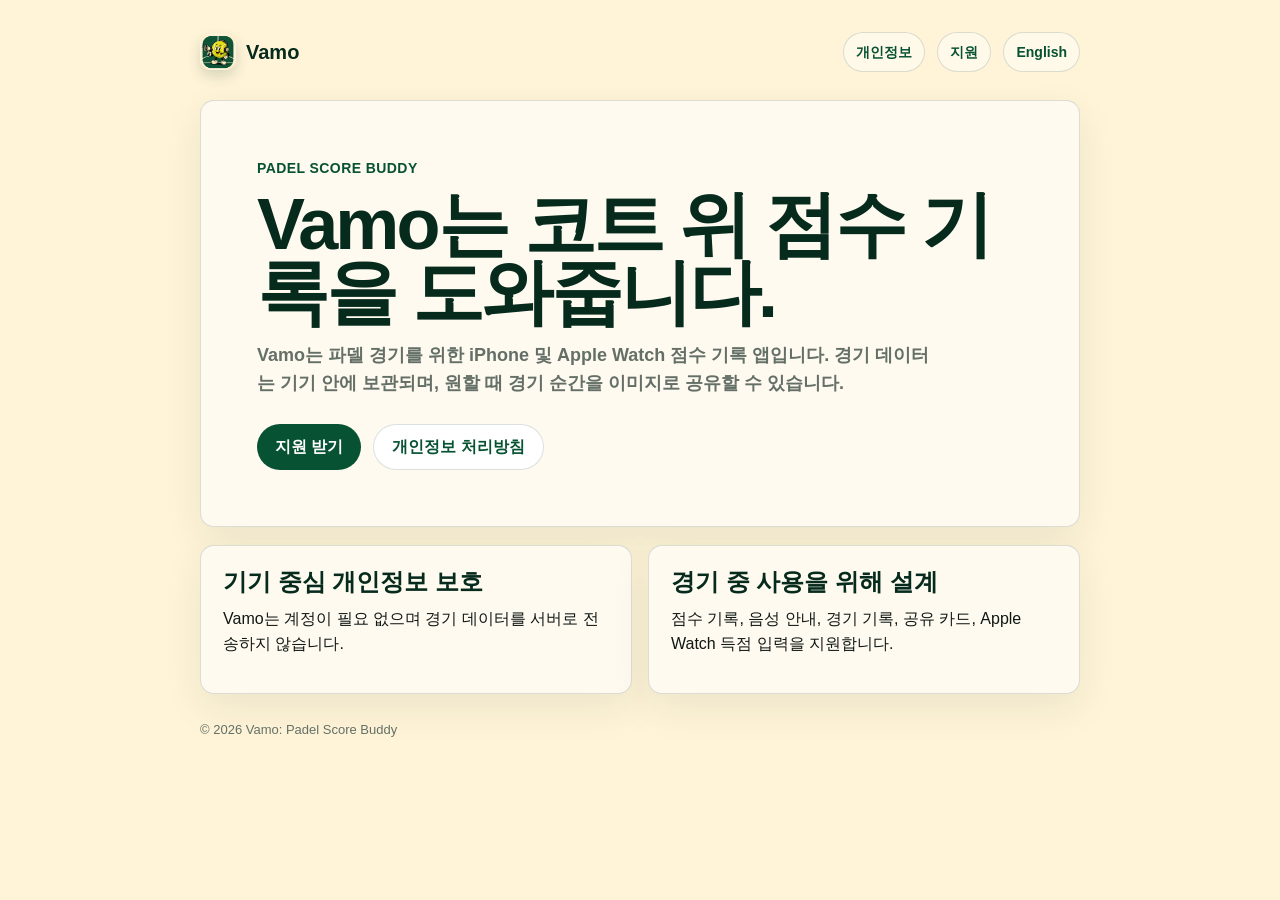
==== ko/index.html @ 1384ae0d "Add Korean support pages and app icon" ====
<!doctype html>
<html lang="ko">
  <head>
    <meta charset="utf-8">
    <meta name="viewport" content="width=device-width, initial-scale=1">
    <title>Vamo 지원</title>
    <meta name="description" content="Vamo: Padel Score Buddy의 지원 및 개인정보 안내.">
    <link rel="stylesheet" href="/styles.css">
  </head>
  <body>
    <main class="page">
      <div class="shell">
        <nav class="nav" aria-label="Main navigation">
          <a class="brand" href="/ko/">
            <img class="mark" src="/assets/vamo-icon.png" alt="">
            <span>Vamo</span>
          </a>
          <div class="nav-links">
            <a href="/ko/privacy/">개인정보</a>
            <a href="/ko/support/">지원</a>
            <span class="language-links"><a href="/">English</a></span>
          </div>
        </nav>

        <section class="hero">
          <div class="kicker">Padel Score Buddy</div>
          <h1>Vamo는 코트 위 점수 기록을 도와줍니다.</h1>
          <p class="lead">
            Vamo는 파델 경기를 위한 iPhone 및 Apple Watch 점수 기록 앱입니다. 경기 데이터는 기기 안에 보관되며, 원할 때 경기 순간을 이미지로 공유할 수 있습니다.
          </p>
          <div class="actions">
            <a class="button" href="/ko/support/">지원 받기</a>
            <a class="button secondary" href="/ko/privacy/">개인정보 처리방침</a>
          </div>
        </section>

        <section class="grid" aria-label="Quick links">
          <article class="card">
            <h2>기기 중심 개인정보 보호</h2>
            <p>Vamo는 계정이 필요 없으며 경기 데이터를 서버로 전송하지 않습니다.</p>
          </article>
          <article class="card">
            <h2>경기 중 사용을 위해 설계</h2>
            <p>점수 기록, 음성 안내, 경기 기록, 공유 카드, Apple Watch 득점 입력을 지원합니다.</p>
          </article>
        </section>

        <p class="footer">© 2026 Vamo: Padel Score Buddy</p>
      </div>
    </main>
  </body>
</html>
---- styles.css ----
:root {
  color-scheme: light;
  --green: #075233;
  --green-deep: #062b1d;
  --cream: #fff4d8;
  --paper: #fffaf0;
  --line: rgba(6, 43, 29, 0.14);
  --text: #101814;
  --muted: #647067;
  --ball: #f2d647;
}

* {
  box-sizing: border-box;
}

body {
  margin: 0;
  background: var(--cream);
  color: var(--text);
  font-family: -apple-system, BlinkMacSystemFont, "SF Pro Display", "Segoe UI", sans-serif;
  line-height: 1.6;
}

a {
  color: var(--green);
  font-weight: 700;
}

.page {
  min-height: 100vh;
  padding: 32px 18px 48px;
}

.shell {
  width: min(880px, 100%);
  margin: 0 auto;
}

.nav {
  display: flex;
  justify-content: space-between;
  gap: 16px;
  align-items: center;
  margin-bottom: 28px;
}

.brand {
  display: flex;
  gap: 10px;
  align-items: center;
  color: var(--green-deep);
  text-decoration: none;
  font-size: 20px;
  font-weight: 900;
}

.mark {
  width: 36px;
  height: 36px;
  border-radius: 10px;
  object-fit: cover;
  box-shadow: 0 6px 14px rgba(6, 43, 29, 0.16);
}

.nav-links {
  display: flex;
  gap: 12px;
  flex-wrap: wrap;
  justify-content: flex-end;
}

.language-links {
  display: inline-flex;
  gap: 8px;
  align-items: center;
  color: var(--muted);
  font-size: 14px;
  font-weight: 750;
}

.language-links a {
  color: var(--green);
  text-decoration: none;
}

.nav-links a {
  text-decoration: none;
  padding: 8px 12px;
  border: 1px solid var(--line);
  border-radius: 999px;
  background: rgba(255, 255, 255, 0.45);
  font-size: 14px;
}

.hero,
.card {
  background: var(--paper);
  border: 1px solid var(--line);
  border-radius: 14px;
  box-shadow: 0 14px 40px rgba(6, 43, 29, 0.08);
}

.hero {
  padding: clamp(28px, 5vw, 56px);
}

.kicker {
  color: var(--green);
  font-size: 14px;
  font-weight: 900;
  letter-spacing: 0.03em;
  text-transform: uppercase;
}

h1 {
  margin: 10px 0 14px;
  color: var(--green-deep);
  font-size: clamp(38px, 7vw, 72px);
  line-height: 0.95;
  letter-spacing: -0.04em;
}

h2 {
  margin: 0 0 10px;
  color: var(--green-deep);
  font-size: 24px;
  line-height: 1.15;
}

p {
  margin: 0 0 14px;
}

.lead {
  max-width: 680px;
  color: var(--muted);
  font-size: 18px;
  font-weight: 650;
}

.actions {
  display: flex;
  gap: 12px;
  flex-wrap: wrap;
  margin-top: 26px;
}

.button {
  display: inline-flex;
  justify-content: center;
  align-items: center;
  min-height: 46px;
  padding: 0 18px;
  border-radius: 999px;
  background: var(--green);
  color: white;
  text-decoration: none;
  font-weight: 850;
}

.button.secondary {
  background: white;
  color: var(--green);
  border: 1px solid var(--line);
}

.grid {
  display: grid;
  grid-template-columns: repeat(2, minmax(0, 1fr));
  gap: 16px;
  margin-top: 18px;
}

.card {
  padding: 22px;
}

.content {
  display: grid;
  gap: 16px;
}

.contact-note {
  color: var(--muted);
  font-size: 15px;
}

ul {
  margin: 10px 0 0;
  padding-left: 20px;
}

li + li {
  margin-top: 6px;
}

.footer {
  margin-top: 26px;
  color: var(--muted);
  font-size: 13px;
}

@media (max-width: 680px) {
  .nav {
    align-items: flex-start;
    flex-direction: column;
  }

  .nav-links {
    justify-content: flex-start;
  }

  .grid {
    grid-template-columns: 1fr;
  }
}
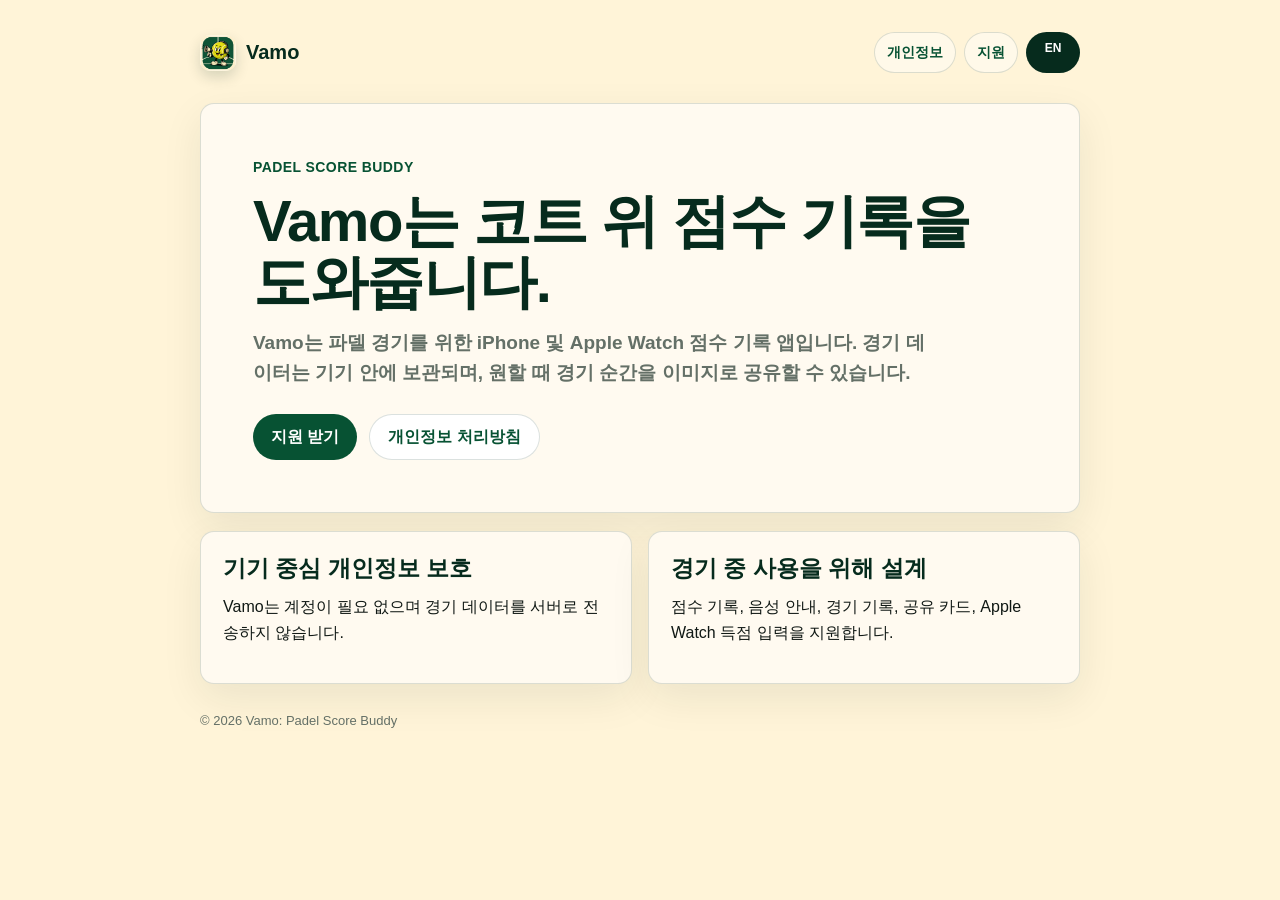
==== commit 4fd31d74: "Polish support page navigation and copy" ====
--- a/ko/index.html
+++ b/ko/index.html
@@ -18,7 +18,7 @@
           <div class="nav-links">
             <a href="/ko/privacy/">개인정보</a>
             <a href="/ko/support/">지원</a>
-            <span class="language-links"><a href="/">English</a></span>
+            <a class="language-button" href="/">EN</a>
           </div>
         </nav>
 
--- a/styles.css
+++ b/styles.css
@@ -19,7 +19,7 @@
   background: var(--cream);
   color: var(--text);
   font-family: -apple-system, BlinkMacSystemFont, "SF Pro Display", "Segoe UI", sans-serif;
-  line-height: 1.6;
+  line-height: 1.65;
 }
 
 a {
@@ -42,7 +42,7 @@
   justify-content: space-between;
   gap: 16px;
   align-items: center;
-  margin-bottom: 28px;
+  margin-bottom: 30px;
 }
 
 .brand {
@@ -65,26 +65,13 @@
 
 .nav-links {
   display: flex;
-  gap: 12px;
+  gap: 8px;
   flex-wrap: wrap;
   justify-content: flex-end;
 }
 
-.language-links {
-  display: inline-flex;
-  gap: 8px;
-  align-items: center;
-  color: var(--muted);
-  font-size: 14px;
-  font-weight: 750;
-}
-
-.language-links a {
-  color: var(--green);
-  text-decoration: none;
-}
-
-.nav-links a {
+.nav-links a,
+.language-button {
   text-decoration: none;
   padding: 8px 12px;
   border: 1px solid var(--line);
@@ -93,6 +80,16 @@
   font-size: 14px;
 }
 
+.nav-links a.language-button {
+  min-width: 54px;
+  padding: 6px 10px;
+  background: var(--green-deep);
+  color: white;
+  font-size: 12px;
+  font-weight: 850;
+  text-align: center;
+}
+
 .hero,
 .card {
   background: var(--paper);
@@ -102,7 +99,7 @@
 }
 
 .hero {
-  padding: clamp(28px, 5vw, 56px);
+  padding: clamp(30px, 5vw, 52px);
 }
 
 .kicker {
@@ -114,18 +111,18 @@
 }
 
 h1 {
-  margin: 10px 0 14px;
+  margin: 12px 0 16px;
   color: var(--green-deep);
-  font-size: clamp(38px, 7vw, 72px);
-  line-height: 0.95;
-  letter-spacing: -0.04em;
+  font-size: clamp(34px, 5.6vw, 58px);
+  line-height: 1.04;
+  letter-spacing: -0.025em;
 }
 
 h2 {
-  margin: 0 0 10px;
+  margin: 0 0 12px;
   color: var(--green-deep);
-  font-size: 24px;
-  line-height: 1.15;
+  font-size: 23px;
+  line-height: 1.22;
 }
 
 p {
@@ -135,8 +132,9 @@
 .lead {
   max-width: 680px;
   color: var(--muted);
-  font-size: 18px;
-  font-weight: 650;
+  font-size: clamp(17px, 2.5vw, 19px);
+  font-weight: 620;
+  line-height: 1.58;
 }
 
 .actions {
@@ -178,12 +176,82 @@
 
 .content {
   display: grid;
-  gap: 16px;
+  gap: 24px;
+}
+
+.content section {
+  max-width: 720px;
 }
 
 .contact-note {
   color: var(--muted);
   font-size: 15px;
+}
+
+.contact-form {
+  display: grid;
+  gap: 16px;
+  margin-top: 20px;
+}
+
+.form-grid {
+  display: grid;
+  grid-template-columns: repeat(2, minmax(0, 1fr));
+  gap: 14px;
+}
+
+.field {
+  display: grid;
+  gap: 7px;
+}
+
+.field label {
+  color: var(--green-deep);
+  font-size: 15px;
+  font-weight: 850;
+}
+
+.field input,
+.field select,
+.field textarea {
+  width: 100%;
+  border: 1px solid var(--line);
+  border-radius: 12px;
+  background: rgba(255, 255, 255, 0.72);
+  color: var(--text);
+  font: inherit;
+  font-size: 16px;
+  padding: 12px 14px;
+  outline: none;
+}
+
+.field textarea {
+  min-height: 140px;
+  resize: vertical;
+}
+
+.field input:focus,
+.field select:focus,
+.field textarea:focus {
+  border-color: rgba(7, 82, 51, 0.44);
+  box-shadow: 0 0 0 4px rgba(7, 82, 51, 0.1);
+}
+
+.hidden-field {
+  display: none;
+}
+
+.submit-row {
+  display: flex;
+  gap: 12px;
+  align-items: center;
+  flex-wrap: wrap;
+}
+
+.submit-row .button {
+  border: 0;
+  cursor: pointer;
+  font-size: 16px;
 }
 
 ul {
@@ -203,15 +271,35 @@
 
 @media (max-width: 680px) {
   .nav {
-    align-items: flex-start;
-    flex-direction: column;
+    align-items: center;
+    flex-direction: row;
   }
 
   .nav-links {
-    justify-content: flex-start;
+    justify-content: flex-end;
+    gap: 6px;
+  }
+
+  .nav-links a {
+    padding: 7px 9px;
+    font-size: 13px;
+  }
+
+  .nav-links a.language-button {
+    padding: 6px 9px;
+    font-size: 12px;
+  }
+
+  h1 {
+    font-size: 31px;
+    line-height: 1.08;
   }
 
   .grid {
     grid-template-columns: 1fr;
   }
-}
+
+  .form-grid {
+    grid-template-columns: 1fr;
+  }
+}
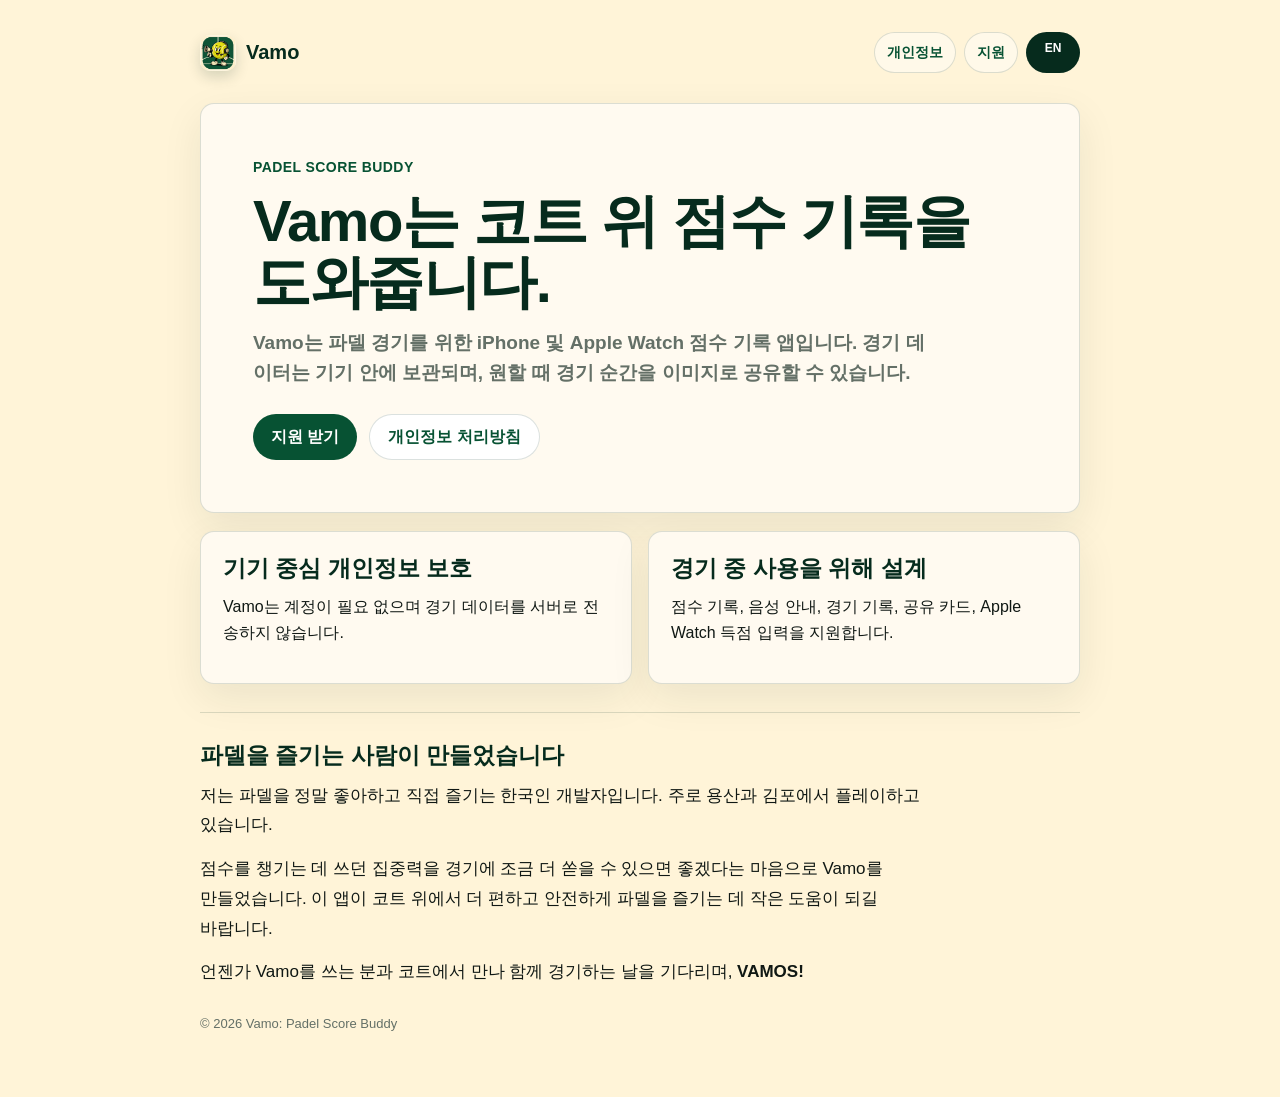
==== commit 43588bcf: "Add bilingual developer story to Vamo support site" ====
--- a/ko/index.html
+++ b/ko/index.html
@@ -45,6 +45,13 @@
           </article>
         </section>
 
+        <section class="developer-story" aria-labelledby="developer-heading">
+          <h2 id="developer-heading">파델을 즐기는 사람이 만들었습니다</h2>
+          <p>저는 파델을 정말 좋아하고 직접 즐기는 한국인 개발자입니다. 주로 용산과 김포에서 플레이하고 있습니다.</p>
+          <p>점수를 챙기는 데 쓰던 집중력을 경기에 조금 더 쏟을 수 있으면 좋겠다는 마음으로 Vamo를 만들었습니다. 이 앱이 코트 위에서 더 편하고 안전하게 파델을 즐기는 데 작은 도움이 되길 바랍니다.</p>
+          <p>언젠가 Vamo를 쓰는 분과 코트에서 만나 함께 경기하는 날을 기다리며, <strong>VAMOS!</strong></p>
+        </section>
+
         <p class="footer">© 2026 Vamo: Padel Score Buddy</p>
       </div>
     </main>
--- a/styles.css
+++ b/styles.css
@@ -172,6 +172,23 @@
 
 .card {
   padding: 22px;
+}
+
+.developer-story {
+  margin-top: 28px;
+  padding-top: 28px;
+  border-top: 1px solid var(--line);
+  font-size: 17px;
+  overflow-wrap: break-word;
+}
+
+.developer-story p {
+  max-width: 720px;
+  line-height: 1.75;
+}
+
+.developer-story:lang(ko) {
+  word-break: keep-all;
 }
 
 .content {
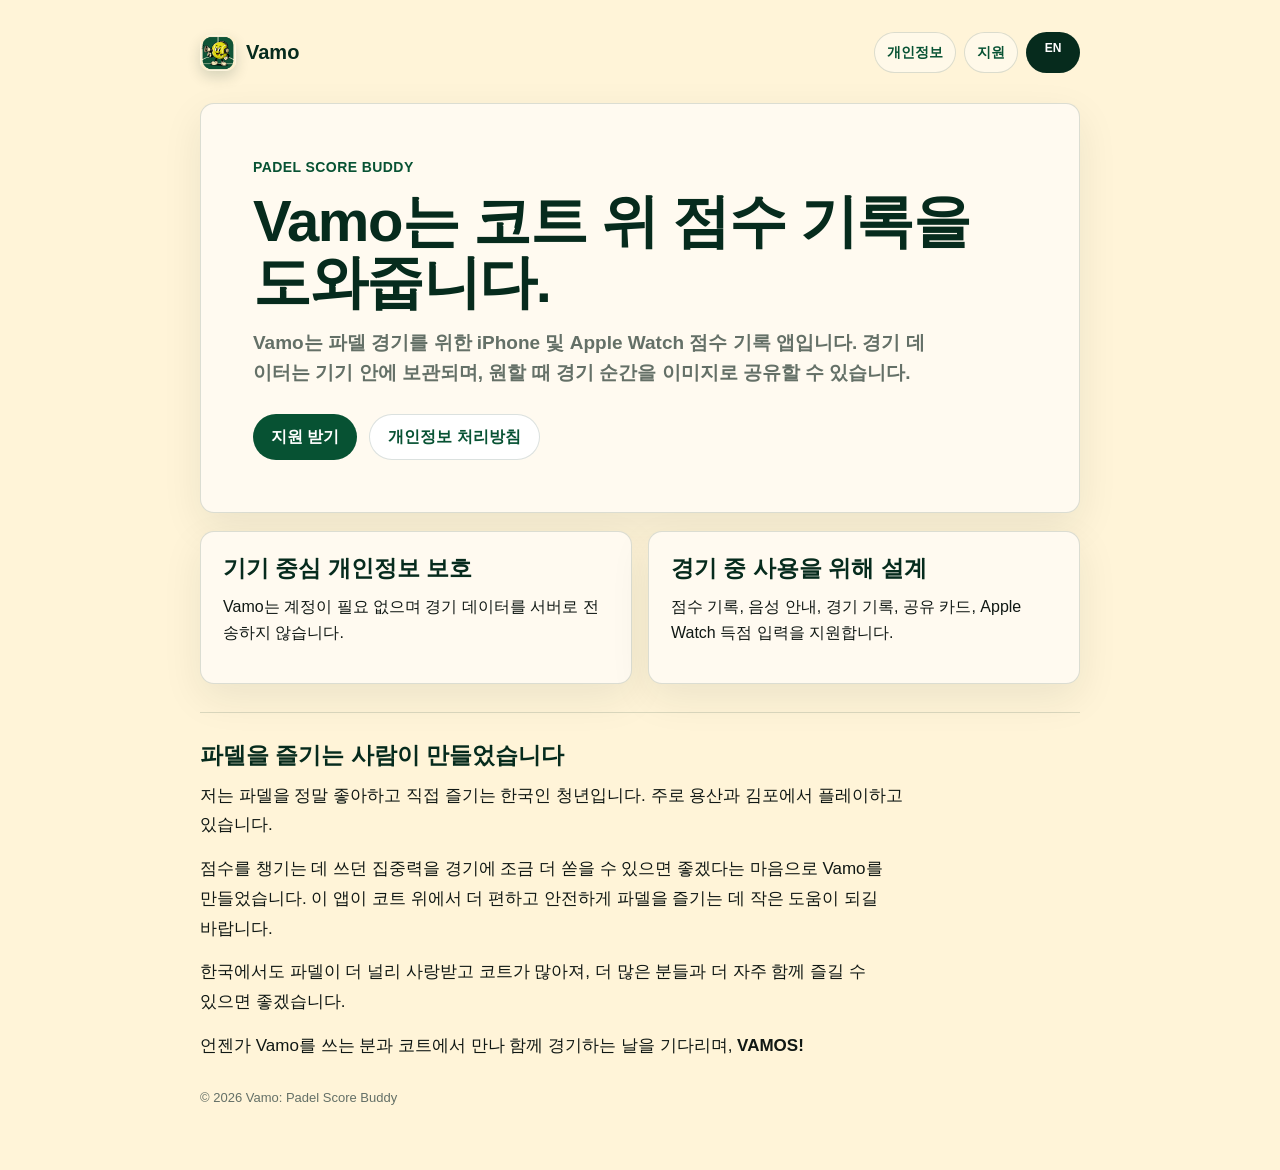
==== commit 4998e56a: "Refine bilingual founder story and hopes for padel in Korea" ====
--- a/ko/index.html
+++ b/ko/index.html
@@ -47,8 +47,9 @@
 
         <section class="developer-story" aria-labelledby="developer-heading">
           <h2 id="developer-heading">파델을 즐기는 사람이 만들었습니다</h2>
-          <p>저는 파델을 정말 좋아하고 직접 즐기는 한국인 개발자입니다. 주로 용산과 김포에서 플레이하고 있습니다.</p>
+          <p>저는 파델을 정말 좋아하고 직접 즐기는 한국인 청년입니다. 주로 용산과 김포에서 플레이하고 있습니다.</p>
           <p>점수를 챙기는 데 쓰던 집중력을 경기에 조금 더 쏟을 수 있으면 좋겠다는 마음으로 Vamo를 만들었습니다. 이 앱이 코트 위에서 더 편하고 안전하게 파델을 즐기는 데 작은 도움이 되길 바랍니다.</p>
+          <p>한국에서도 파델이 더 널리 사랑받고 코트가 많아져, 더 많은 분들과 더 자주 함께 즐길 수 있으면 좋겠습니다.</p>
           <p>언젠가 Vamo를 쓰는 분과 코트에서 만나 함께 경기하는 날을 기다리며, <strong>VAMOS!</strong></p>
         </section>
 
